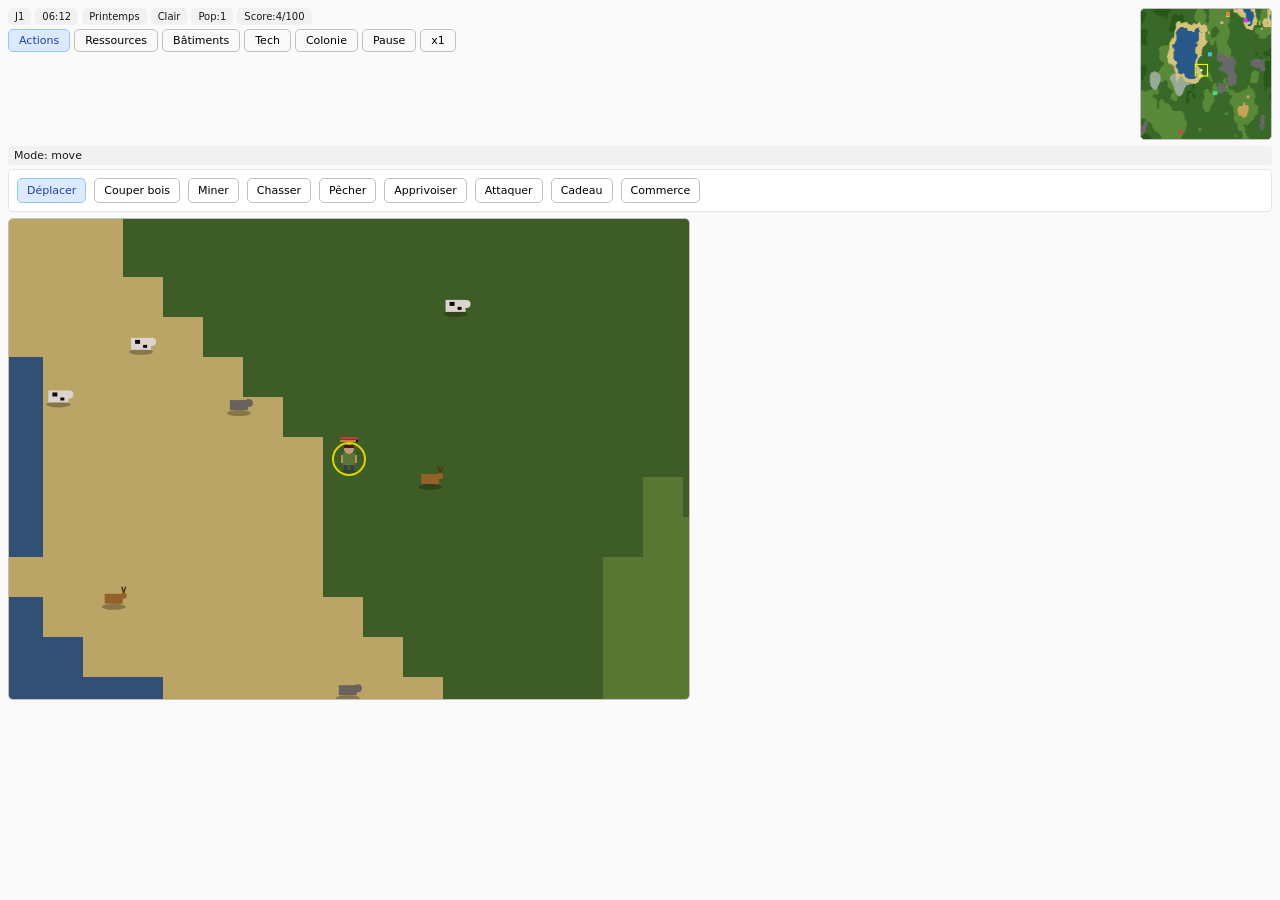
==== index.html @ 02dfbe62 "Add files via upload" ====
<!DOCTYPE html>
<html lang="fr">
<head>
<meta charset="UTF-8">
<title>Survival Colony</title>
<link rel="stylesheet" href="style.css">
</head>
<body>
<div id="game-root">
  <div style="display:grid;grid-template-columns:1fr auto;gap:8px;margin-bottom:6px;align-items:start;">
    <div>
      <div style="display:flex;gap:4px;margin-bottom:4px;flex-wrap:wrap;font-size:10px;">
        <div style="background:var(--color-background-secondary);padding:3px 7px;border-radius:5px;">J<span id="day-count">1</span></div>
        <div style="background:var(--color-background-secondary);padding:3px 7px;border-radius:5px;"><span id="time-count">06:00</span></div>
        <div style="background:var(--color-background-secondary);padding:3px 7px;border-radius:5px;"><span id="season-label">Printemps</span></div>
        <div style="background:var(--color-background-secondary);padding:3px 7px;border-radius:5px;"><span id="weather-label">Clair</span></div>
        <div style="background:var(--color-background-secondary);padding:3px 7px;border-radius:5px;">Pop:<span id="pop-count">1</span></div>
        <div style="background:var(--color-background-secondary);padding:3px 7px;border-radius:5px;">Score:<span id="score-count">0</span>/100</div>
      </div>
      <div style="display:flex;gap:4px;flex-wrap:wrap;">
        <button class="menu-btn active" data-menu="actions" style="padding:4px 10px;border-radius:5px;font-size:11px;cursor:pointer;border:0.5px solid var(--color-border-secondary);background:var(--color-background-info);">Actions</button>
        <button class="menu-btn" data-menu="resources" style="padding:4px 10px;border-radius:5px;font-size:11px;cursor:pointer;border:0.5px solid var(--color-border-secondary);background:transparent;">Ressources</button>
        <button class="menu-btn" data-menu="buildings" style="padding:4px 10px;border-radius:5px;font-size:11px;cursor:pointer;border:0.5px solid var(--color-border-secondary);background:transparent;">Bâtiments</button>
        <button class="menu-btn" data-menu="tech" style="padding:4px 10px;border-radius:5px;font-size:11px;cursor:pointer;border:0.5px solid var(--color-border-secondary);background:transparent;">Tech</button>
        <button class="menu-btn" data-menu="colony" style="padding:4px 10px;border-radius:5px;font-size:11px;cursor:pointer;border:0.5px solid var(--color-border-secondary);background:transparent;">Colonie</button>
        <button id="btn-pause" style="padding:4px 10px;border-radius:5px;font-size:11px;cursor:pointer;border:0.5px solid var(--color-border-secondary);background:transparent;">Pause</button>
        <button id="btn-speed" style="padding:4px 10px;border-radius:5px;font-size:11px;cursor:pointer;border:0.5px solid var(--color-border-secondary);background:transparent;">x1</button>
      </div>
    </div>
    <canvas id="minimap" width="130" height="130" style="background:#1a1a2a;border:0.5px solid var(--color-border-secondary);border-radius:5px;cursor:pointer;"></canvas>
  </div>
  <div id="status-line" style="font-size:11px;padding:3px 6px;background:var(--color-background-secondary);border-radius:4px;margin-bottom:4px;">Mode: move</div>
  <div id="panel-actions" class="panel" style="background:var(--color-background-primary);border:0.5px solid var(--color-border-tertiary);border-radius:5px;padding:6px;margin-bottom:6px;display:flex;gap:4px;flex-wrap:wrap;"></div>
  <div id="panel-resources" class="panel" style="background:var(--color-background-primary);border:0.5px solid var(--color-border-tertiary);border-radius:5px;padding:6px;margin-bottom:6px;display:none;flex-wrap:wrap;"></div>
  <div id="panel-buildings" class="panel" style="background:var(--color-background-primary);border:0.5px solid var(--color-border-tertiary);border-radius:5px;padding:6px;margin-bottom:6px;display:none;flex-wrap:wrap;"></div>
  <div id="panel-tech" class="panel" style="background:var(--color-background-primary);border:0.5px solid var(--color-border-tertiary);border-radius:5px;padding:6px;margin-bottom:6px;display:none;flex-wrap:wrap;"></div>
  <div id="panel-colony" class="panel" style="background:var(--color-background-primary);border:0.5px solid var(--color-border-tertiary);border-radius:5px;padding:6px;margin-bottom:6px;display:none;flex-wrap:wrap;"></div>
  <canvas id="canvas" width="680" height="480" style="border:0.5px solid var(--color-border-secondary);border-radius:5px;cursor:crosshair;"></canvas>
</div>
<script type="module" src="main.js"></script>
</body>
</html>
---- style.css ----
:root {
  --font-sans: -apple-system, BlinkMacSystemFont, "Segoe UI", system-ui, sans-serif;
  --color-text-primary: #1a1a1a;
  --color-text-secondary: #5a5a5a;
  --color-text-info: #1e40af;
  --color-text-success: #166534;
  --color-text-danger: #991b1b;
  --color-background-primary: #ffffff;
  --color-background-secondary: #f1f1f1;
  --color-background-tertiary: #e5e5e5;
  --color-background-info: #dbeafe;
  --color-background-success: #dcfce7;
  --color-background-danger: #fee2e2;
  --color-border-primary: #d4d4d4;
  --color-border-secondary: #c0c0c0;
  --color-border-tertiary: #e5e5e5;
  --color-border-info: #93c5fd;
  --border-radius-sm: 3px;
  --border-radius-md: 5px;
  --border-radius-lg: 8px;
}
body {
  margin: 0; padding: 8px;
  font-family: var(--font-sans);
  color: var(--color-text-primary);
  background: #fafafa;
}
canvas { display: block; image-rendering: pixelated; }
button { font-family: inherit; }
button:hover { filter: brightness(0.95); }
.menu-btn.active, .act-btn.active {
  background: var(--color-background-info) !important;
  color: var(--color-text-info) !important;
  border-color: var(--color-border-info) !important;
}
.panel { font-size: 11px; }
.bar-bg { background: #e5e5e5; border-radius: 2px; overflow: hidden; height: 6px; }
.bar-fill { height: 100%; transition: width 0.2s; }
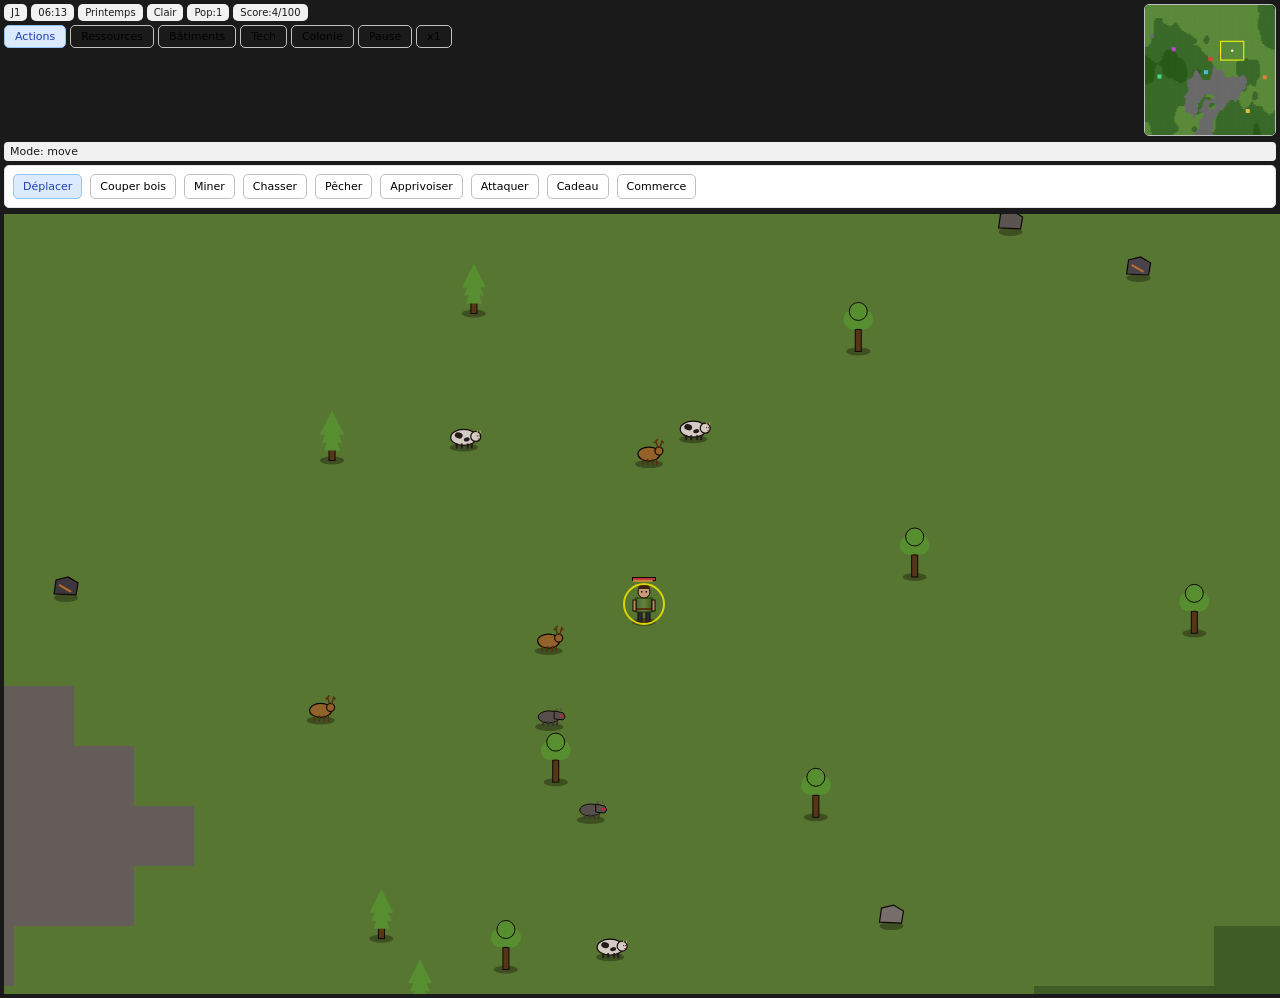
==== commit ea7f22f5: "Add files via upload" ====
--- a/index.html
+++ b/index.html
@@ -35,7 +35,7 @@
   <div id="panel-buildings" class="panel" style="background:var(--color-background-primary);border:0.5px solid var(--color-border-tertiary);border-radius:5px;padding:6px;margin-bottom:6px;display:none;flex-wrap:wrap;"></div>
   <div id="panel-tech" class="panel" style="background:var(--color-background-primary);border:0.5px solid var(--color-border-tertiary);border-radius:5px;padding:6px;margin-bottom:6px;display:none;flex-wrap:wrap;"></div>
   <div id="panel-colony" class="panel" style="background:var(--color-background-primary);border:0.5px solid var(--color-border-tertiary);border-radius:5px;padding:6px;margin-bottom:6px;display:none;flex-wrap:wrap;"></div>
-  <canvas id="canvas" width="680" height="480" style="border:0.5px solid var(--color-border-secondary);border-radius:5px;cursor:crosshair;"></canvas>
+  <canvas id="canvas" style="border:none;cursor:crosshair;display:block;width:100vw;"></canvas>
 </div>
 <script type="module" src="main.js"></script>
 </body>
--- a/style.css
+++ b/style.css
@@ -20,10 +20,11 @@
   --border-radius-lg: 8px;
 }
 body {
-  margin: 0; padding: 8px;
+  margin: 0; padding: 4px;
   font-family: var(--font-sans);
   color: var(--color-text-primary);
-  background: #fafafa;
+  background: #1a1a1a;
+  overflow: hidden;
 }
 canvas { display: block; image-rendering: pixelated; }
 button { font-family: inherit; }
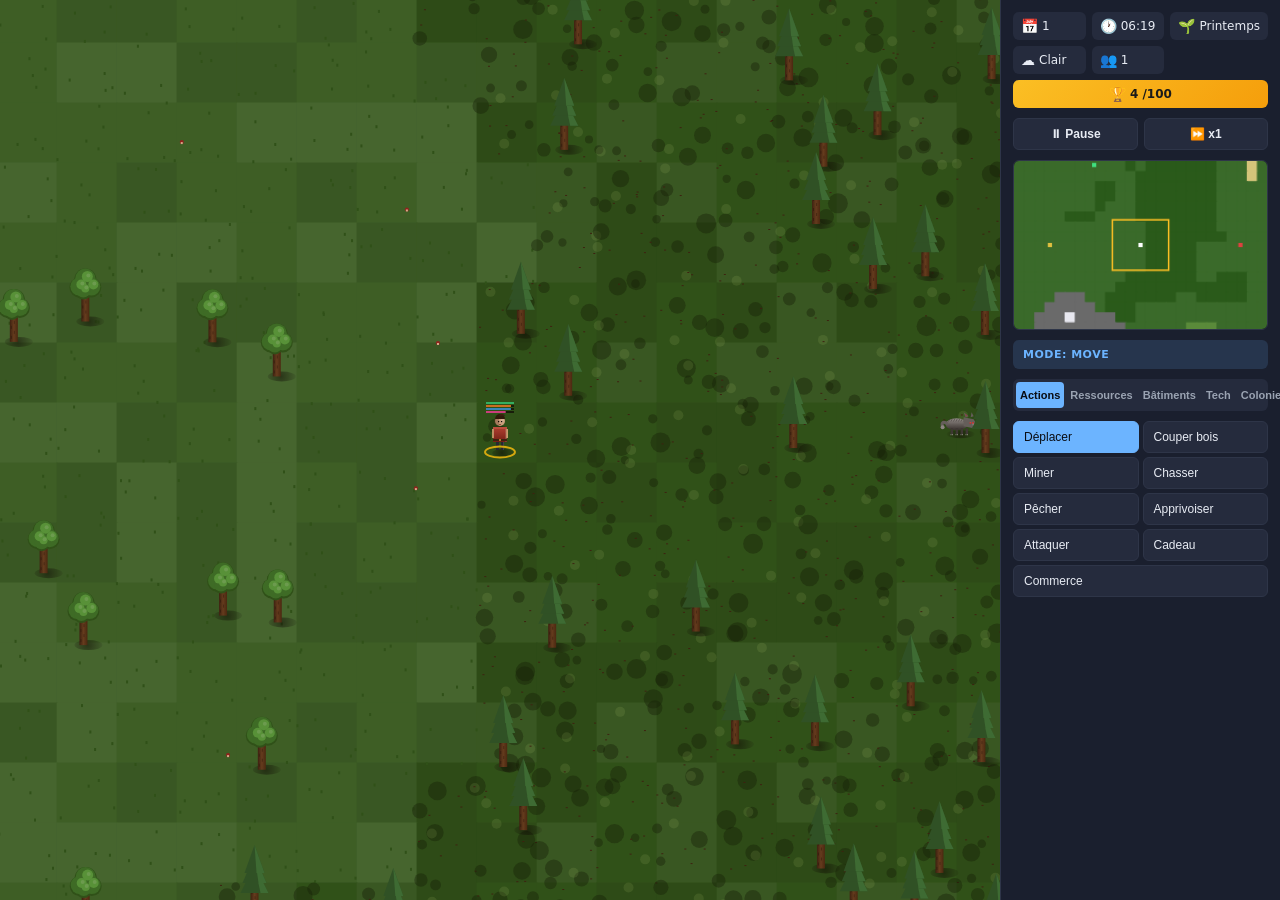
==== commit 1100be65: "Add files via upload" ====
--- a/index.html
+++ b/index.html
@@ -6,36 +6,38 @@
 <link rel="stylesheet" href="style.css">
 </head>
 <body>
-<div id="game-root">
-  <div style="display:grid;grid-template-columns:1fr auto;gap:8px;margin-bottom:6px;align-items:start;">
-    <div>
-      <div style="display:flex;gap:4px;margin-bottom:4px;flex-wrap:wrap;font-size:10px;">
-        <div style="background:var(--color-background-secondary);padding:3px 7px;border-radius:5px;">J<span id="day-count">1</span></div>
-        <div style="background:var(--color-background-secondary);padding:3px 7px;border-radius:5px;"><span id="time-count">06:00</span></div>
-        <div style="background:var(--color-background-secondary);padding:3px 7px;border-radius:5px;"><span id="season-label">Printemps</span></div>
-        <div style="background:var(--color-background-secondary);padding:3px 7px;border-radius:5px;"><span id="weather-label">Clair</span></div>
-        <div style="background:var(--color-background-secondary);padding:3px 7px;border-radius:5px;">Pop:<span id="pop-count">1</span></div>
-        <div style="background:var(--color-background-secondary);padding:3px 7px;border-radius:5px;">Score:<span id="score-count">0</span>/100</div>
-      </div>
-      <div style="display:flex;gap:4px;flex-wrap:wrap;">
-        <button class="menu-btn active" data-menu="actions" style="padding:4px 10px;border-radius:5px;font-size:11px;cursor:pointer;border:0.5px solid var(--color-border-secondary);background:var(--color-background-info);">Actions</button>
-        <button class="menu-btn" data-menu="resources" style="padding:4px 10px;border-radius:5px;font-size:11px;cursor:pointer;border:0.5px solid var(--color-border-secondary);background:transparent;">Ressources</button>
-        <button class="menu-btn" data-menu="buildings" style="padding:4px 10px;border-radius:5px;font-size:11px;cursor:pointer;border:0.5px solid var(--color-border-secondary);background:transparent;">Bâtiments</button>
-        <button class="menu-btn" data-menu="tech" style="padding:4px 10px;border-radius:5px;font-size:11px;cursor:pointer;border:0.5px solid var(--color-border-secondary);background:transparent;">Tech</button>
-        <button class="menu-btn" data-menu="colony" style="padding:4px 10px;border-radius:5px;font-size:11px;cursor:pointer;border:0.5px solid var(--color-border-secondary);background:transparent;">Colonie</button>
-        <button id="btn-pause" style="padding:4px 10px;border-radius:5px;font-size:11px;cursor:pointer;border:0.5px solid var(--color-border-secondary);background:transparent;">Pause</button>
-        <button id="btn-speed" style="padding:4px 10px;border-radius:5px;font-size:11px;cursor:pointer;border:0.5px solid var(--color-border-secondary);background:transparent;">x1</button>
-      </div>
+<div id="app">
+  <canvas id="canvas"></canvas>
+  <aside id="sidebar">
+    <div class="top-stats">
+      <div class="stat"><span class="icon">📅</span><span id="day-count">1</span></div>
+      <div class="stat"><span class="icon">🕐</span><span id="time-count">06:00</span></div>
+      <div class="stat"><span class="icon">🌱</span><span id="season-label">Printemps</span></div>
+      <div class="stat"><span class="icon">☁️</span><span id="weather-label">Clair</span></div>
+      <div class="stat"><span class="icon">👥</span><span id="pop-count">1</span></div>
+      <div class="stat stat-score"><span class="icon">🏆</span><span id="score-count">0</span>/100</div>
     </div>
-    <canvas id="minimap" width="130" height="130" style="background:#1a1a2a;border:0.5px solid var(--color-border-secondary);border-radius:5px;cursor:pointer;"></canvas>
-  </div>
-  <div id="status-line" style="font-size:11px;padding:3px 6px;background:var(--color-background-secondary);border-radius:4px;margin-bottom:4px;">Mode: move</div>
-  <div id="panel-actions" class="panel" style="background:var(--color-background-primary);border:0.5px solid var(--color-border-tertiary);border-radius:5px;padding:6px;margin-bottom:6px;display:flex;gap:4px;flex-wrap:wrap;"></div>
-  <div id="panel-resources" class="panel" style="background:var(--color-background-primary);border:0.5px solid var(--color-border-tertiary);border-radius:5px;padding:6px;margin-bottom:6px;display:none;flex-wrap:wrap;"></div>
-  <div id="panel-buildings" class="panel" style="background:var(--color-background-primary);border:0.5px solid var(--color-border-tertiary);border-radius:5px;padding:6px;margin-bottom:6px;display:none;flex-wrap:wrap;"></div>
-  <div id="panel-tech" class="panel" style="background:var(--color-background-primary);border:0.5px solid var(--color-border-tertiary);border-radius:5px;padding:6px;margin-bottom:6px;display:none;flex-wrap:wrap;"></div>
-  <div id="panel-colony" class="panel" style="background:var(--color-background-primary);border:0.5px solid var(--color-border-tertiary);border-radius:5px;padding:6px;margin-bottom:6px;display:none;flex-wrap:wrap;"></div>
-  <canvas id="canvas" style="border:none;cursor:crosshair;display:block;width:100vw;"></canvas>
+    <div class="controls">
+      <button id="btn-pause" class="ctrl-btn">⏸ Pause</button>
+      <button id="btn-speed" class="ctrl-btn">⏩ x1</button>
+    </div>
+    <canvas id="minimap" width="240" height="160"></canvas>
+    <div id="status-line">Mode: move</div>
+    <nav class="tabs">
+      <button class="menu-btn active" data-menu="actions">Actions</button>
+      <button class="menu-btn" data-menu="resources">Ressources</button>
+      <button class="menu-btn" data-menu="buildings">Bâtiments</button>
+      <button class="menu-btn" data-menu="tech">Tech</button>
+      <button class="menu-btn" data-menu="colony">Colonie</button>
+    </nav>
+    <div class="panels">
+      <div id="panel-actions" class="panel active"></div>
+      <div id="panel-resources" class="panel"></div>
+      <div id="panel-buildings" class="panel"></div>
+      <div id="panel-tech" class="panel"></div>
+      <div id="panel-colony" class="panel"></div>
+    </div>
+  </aside>
 </div>
 <script type="module" src="main.js"></script>
 </body>
--- a/style.css
+++ b/style.css
@@ -1,39 +1,196 @@
+* { box-sizing: border-box; margin: 0; padding: 0; }
+
 :root {
-  --font-sans: -apple-system, BlinkMacSystemFont, "Segoe UI", system-ui, sans-serif;
-  --color-text-primary: #1a1a1a;
-  --color-text-secondary: #5a5a5a;
-  --color-text-info: #1e40af;
-  --color-text-success: #166534;
-  --color-text-danger: #991b1b;
-  --color-background-primary: #ffffff;
-  --color-background-secondary: #f1f1f1;
-  --color-background-tertiary: #e5e5e5;
-  --color-background-info: #dbeafe;
-  --color-background-success: #dcfce7;
-  --color-background-danger: #fee2e2;
-  --color-border-primary: #d4d4d4;
-  --color-border-secondary: #c0c0c0;
-  --color-border-tertiary: #e5e5e5;
-  --color-border-info: #93c5fd;
-  --border-radius-sm: 3px;
-  --border-radius-md: 5px;
-  --border-radius-lg: 8px;
+  --bg-main: #0f1419;
+  --bg-sidebar: #1a1f2e;
+  --bg-elevated: #252b3d;
+  --bg-hover: #2e3548;
+  --accent: #6cb4ff;
+  --accent-hover: #8cc4ff;
+  --accent-dim: rgba(108,180,255,0.15);
+  --success: #4ade80;
+  --warning: #fbbf24;
+  --danger: #ef4444;
+  --text-primary: #e8ecf4;
+  --text-secondary: #9aa3b2;
+  --text-muted: #64748b;
+  --border: #2e3548;
+  --border-light: rgba(255,255,255,0.06);
+  --radius: 6px;
+  --radius-lg: 10px;
+  --shadow: 0 2px 8px rgba(0,0,0,0.3);
 }
-body {
-  margin: 0; padding: 4px;
-  font-family: var(--font-sans);
-  color: var(--color-text-primary);
-  background: #1a1a1a;
+
+html, body {
+  height: 100%;
   overflow: hidden;
+  font-family: -apple-system, BlinkMacSystemFont, "Segoe UI", system-ui, sans-serif;
+  background: var(--bg-main);
+  color: var(--text-primary);
+  font-size: 13px;
 }
-canvas { display: block; image-rendering: pixelated; }
-button { font-family: inherit; }
-button:hover { filter: brightness(0.95); }
-.menu-btn.active, .act-btn.active {
-  background: var(--color-background-info) !important;
-  color: var(--color-text-info) !important;
-  border-color: var(--color-border-info) !important;
+
+#app {
+  display: grid;
+  grid-template-columns: 1fr 280px;
+  height: 100vh;
+  width: 100vw;
+  gap: 0;
 }
-.panel { font-size: 11px; }
-.bar-bg { background: #e5e5e5; border-radius: 2px; overflow: hidden; height: 6px; }
-.bar-fill { height: 100%; transition: width 0.2s; }
+
+#canvas {
+  display: block;
+  width: 100%;
+  height: 100%;
+  cursor: crosshair;
+  background: #000;
+}
+
+#sidebar {
+  background: var(--bg-sidebar);
+  border-left: 1px solid var(--border);
+  display: flex;
+  flex-direction: column;
+  overflow: hidden;
+  padding: 12px;
+  gap: 10px;
+}
+
+.top-stats {
+  display: grid;
+  grid-template-columns: 1fr 1fr 1fr;
+  gap: 6px;
+}
+.stat {
+  display: flex;
+  align-items: center;
+  gap: 4px;
+  padding: 6px 8px;
+  background: var(--bg-elevated);
+  border-radius: var(--radius);
+  font-size: 12px;
+  font-weight: 500;
+}
+.stat .icon { font-size: 14px; }
+.stat-score {
+  grid-column: span 3;
+  justify-content: center;
+  background: linear-gradient(135deg, #fbbf24 0%, #f59e0b 100%);
+  color: #1a1a1a;
+  font-weight: 700;
+}
+
+.controls {
+  display: grid;
+  grid-template-columns: 1fr 1fr;
+  gap: 6px;
+}
+.ctrl-btn {
+  padding: 8px 10px;
+  background: var(--bg-elevated);
+  color: var(--text-primary);
+  border: 1px solid var(--border);
+  border-radius: var(--radius);
+  font-size: 12px;
+  font-weight: 600;
+  cursor: pointer;
+  transition: all 0.15s;
+}
+.ctrl-btn:hover {
+  background: var(--bg-hover);
+  border-color: var(--accent);
+}
+
+#minimap {
+  width: 100%;
+  height: auto;
+  aspect-ratio: 3/2;
+  background: #0a0d14;
+  border: 1px solid var(--border);
+  border-radius: var(--radius);
+  cursor: pointer;
+}
+
+#status-line {
+  padding: 8px 10px;
+  background: var(--accent-dim);
+  color: var(--accent);
+  border-radius: var(--radius);
+  font-size: 11px;
+  font-weight: 600;
+  text-transform: uppercase;
+  letter-spacing: 0.5px;
+}
+
+.tabs {
+  display: grid;
+  grid-template-columns: repeat(5, 1fr);
+  gap: 2px;
+  background: var(--bg-elevated);
+  padding: 3px;
+  border-radius: var(--radius);
+}
+.menu-btn {
+  padding: 7px 4px;
+  background: transparent;
+  color: var(--text-secondary);
+  border: none;
+  border-radius: 4px;
+  font-size: 11px;
+  font-weight: 600;
+  cursor: pointer;
+  transition: all 0.15s;
+}
+.menu-btn:hover { color: var(--text-primary); background: var(--bg-hover); }
+.menu-btn.active {
+  background: var(--accent);
+  color: #0a0d14;
+}
+
+.panels {
+  flex: 1;
+  overflow-y: auto;
+  display: flex;
+  flex-direction: column;
+}
+.panel {
+  display: none;
+  flex-wrap: wrap;
+  gap: 4px;
+  align-content: flex-start;
+}
+.panel.active { display: flex; }
+
+.act-btn {
+  padding: 8px 10px;
+  background: var(--bg-elevated);
+  color: var(--text-primary);
+  border: 1px solid var(--border);
+  border-radius: var(--radius);
+  font-size: 12px;
+  font-weight: 500;
+  cursor: pointer;
+  transition: all 0.15s;
+  text-align: left;
+  flex: 1 1 calc(50% - 4px);
+  min-width: 0;
+}
+.act-btn:hover {
+  background: var(--bg-hover);
+  border-color: var(--accent);
+  transform: translateY(-1px);
+}
+.act-btn.active {
+  background: var(--accent);
+  color: #0a0d14;
+  border-color: var(--accent);
+}
+.act-btn:disabled, .act-btn.locked {
+  opacity: 0.4;
+  cursor: not-allowed;
+}
+
+.panels::-webkit-scrollbar { width: 6px; }
+.panels::-webkit-scrollbar-track { background: transparent; }
+.panels::-webkit-scrollbar-thumb { background: var(--border); border-radius: 3px; }
+.panels::-webkit-scrollbar-thumb:hover { background: var(--bg-hover); }
